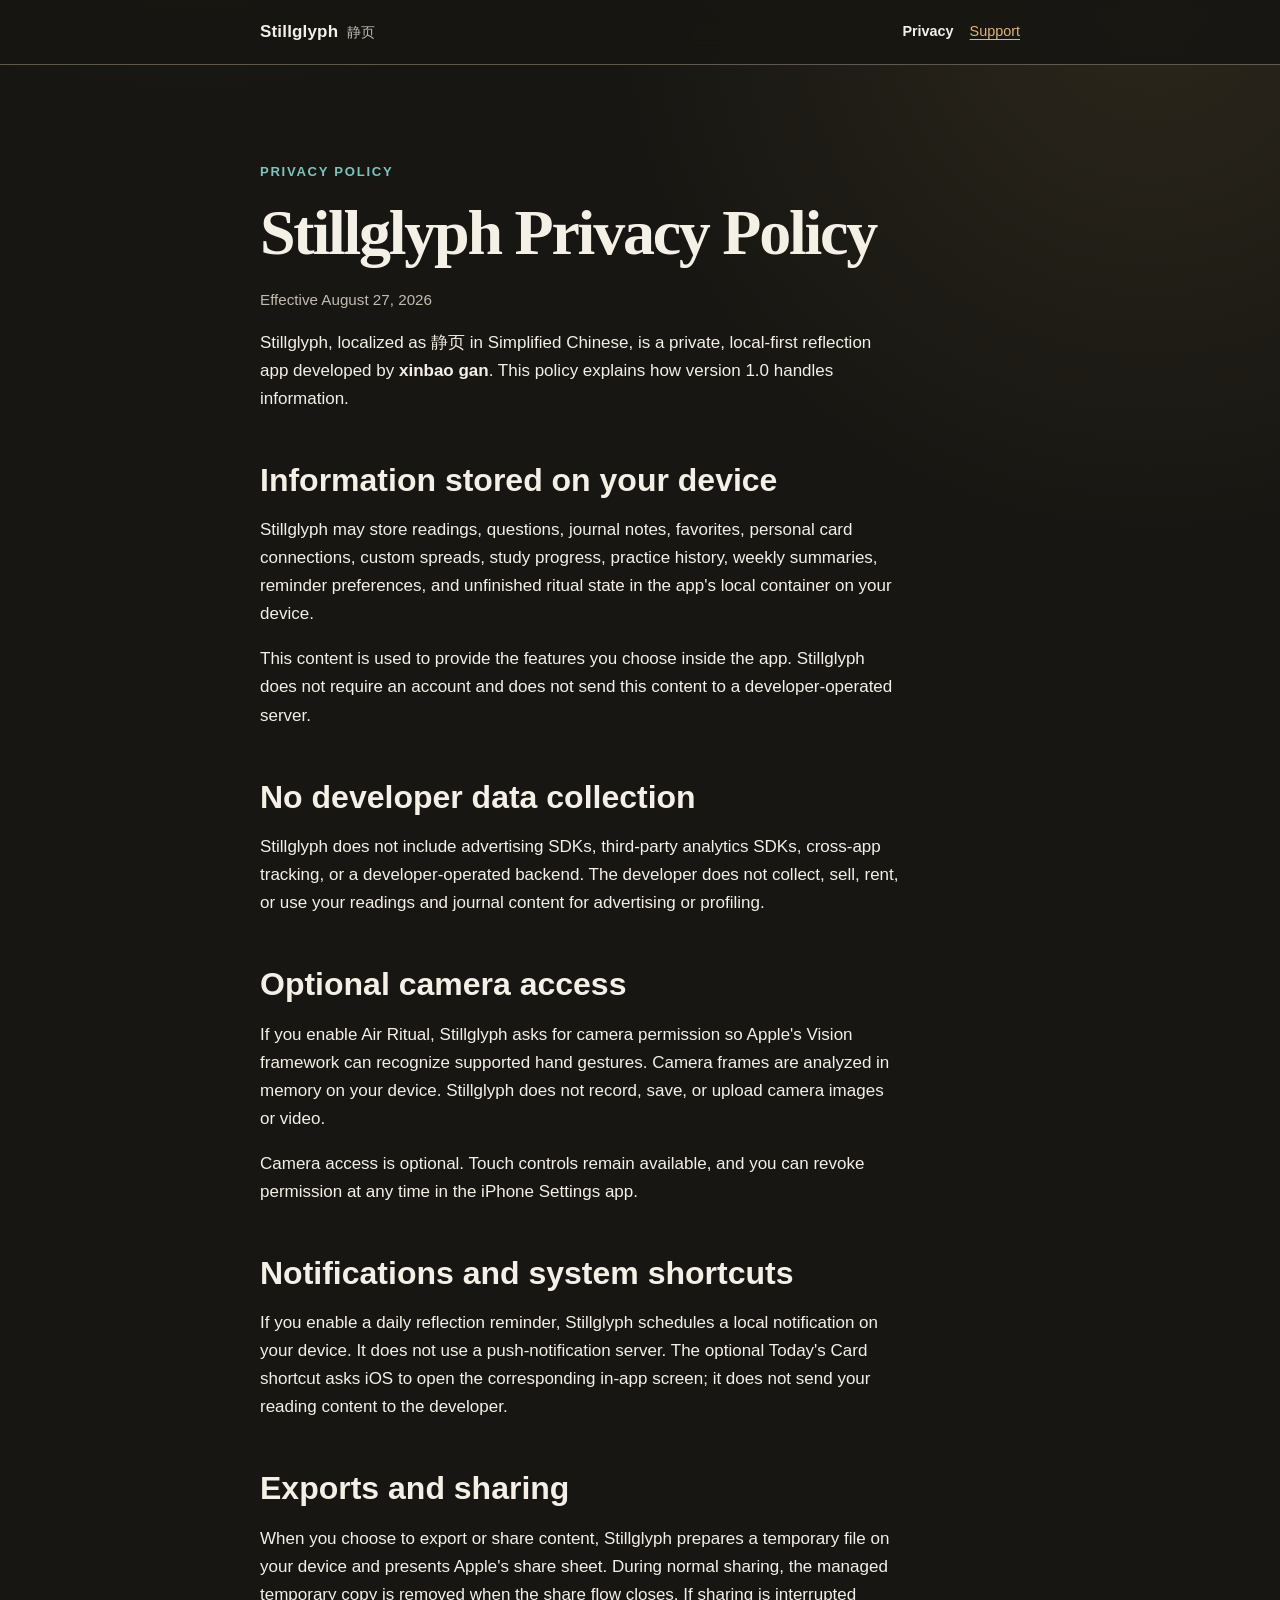
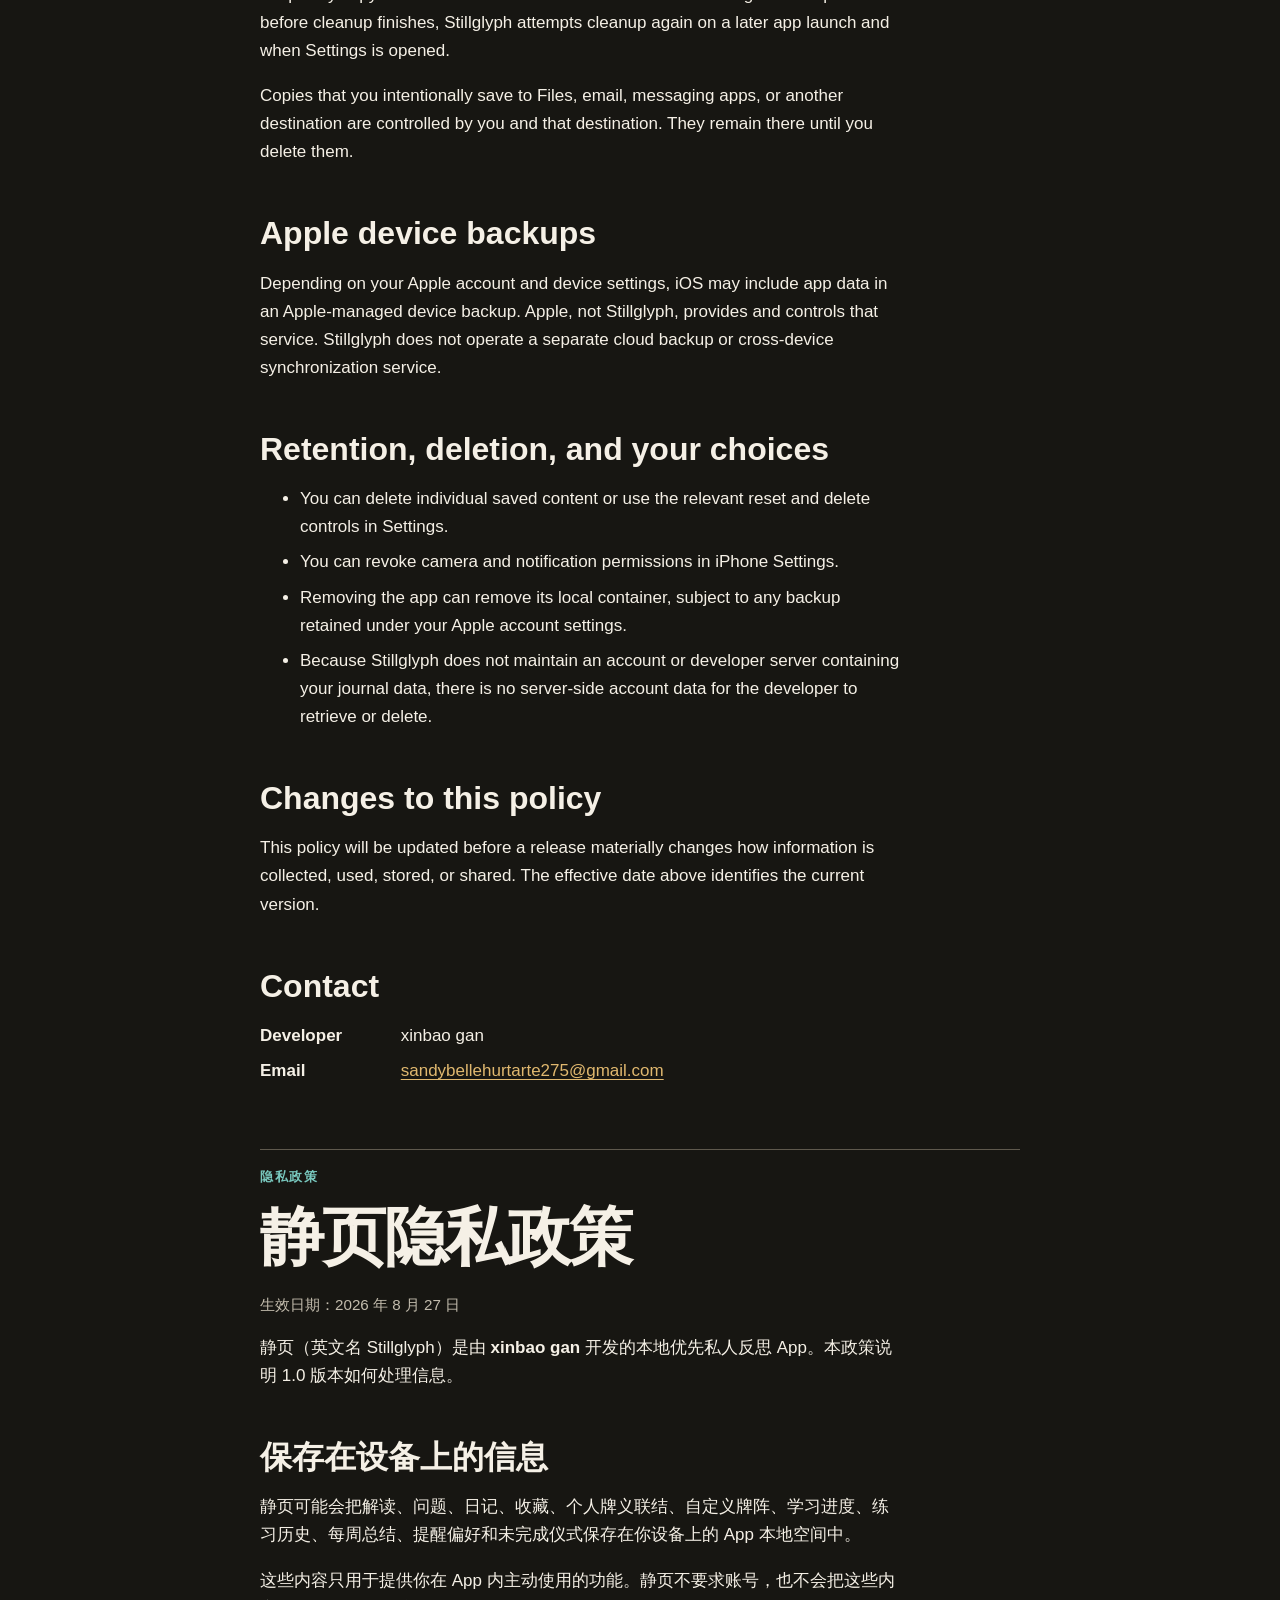
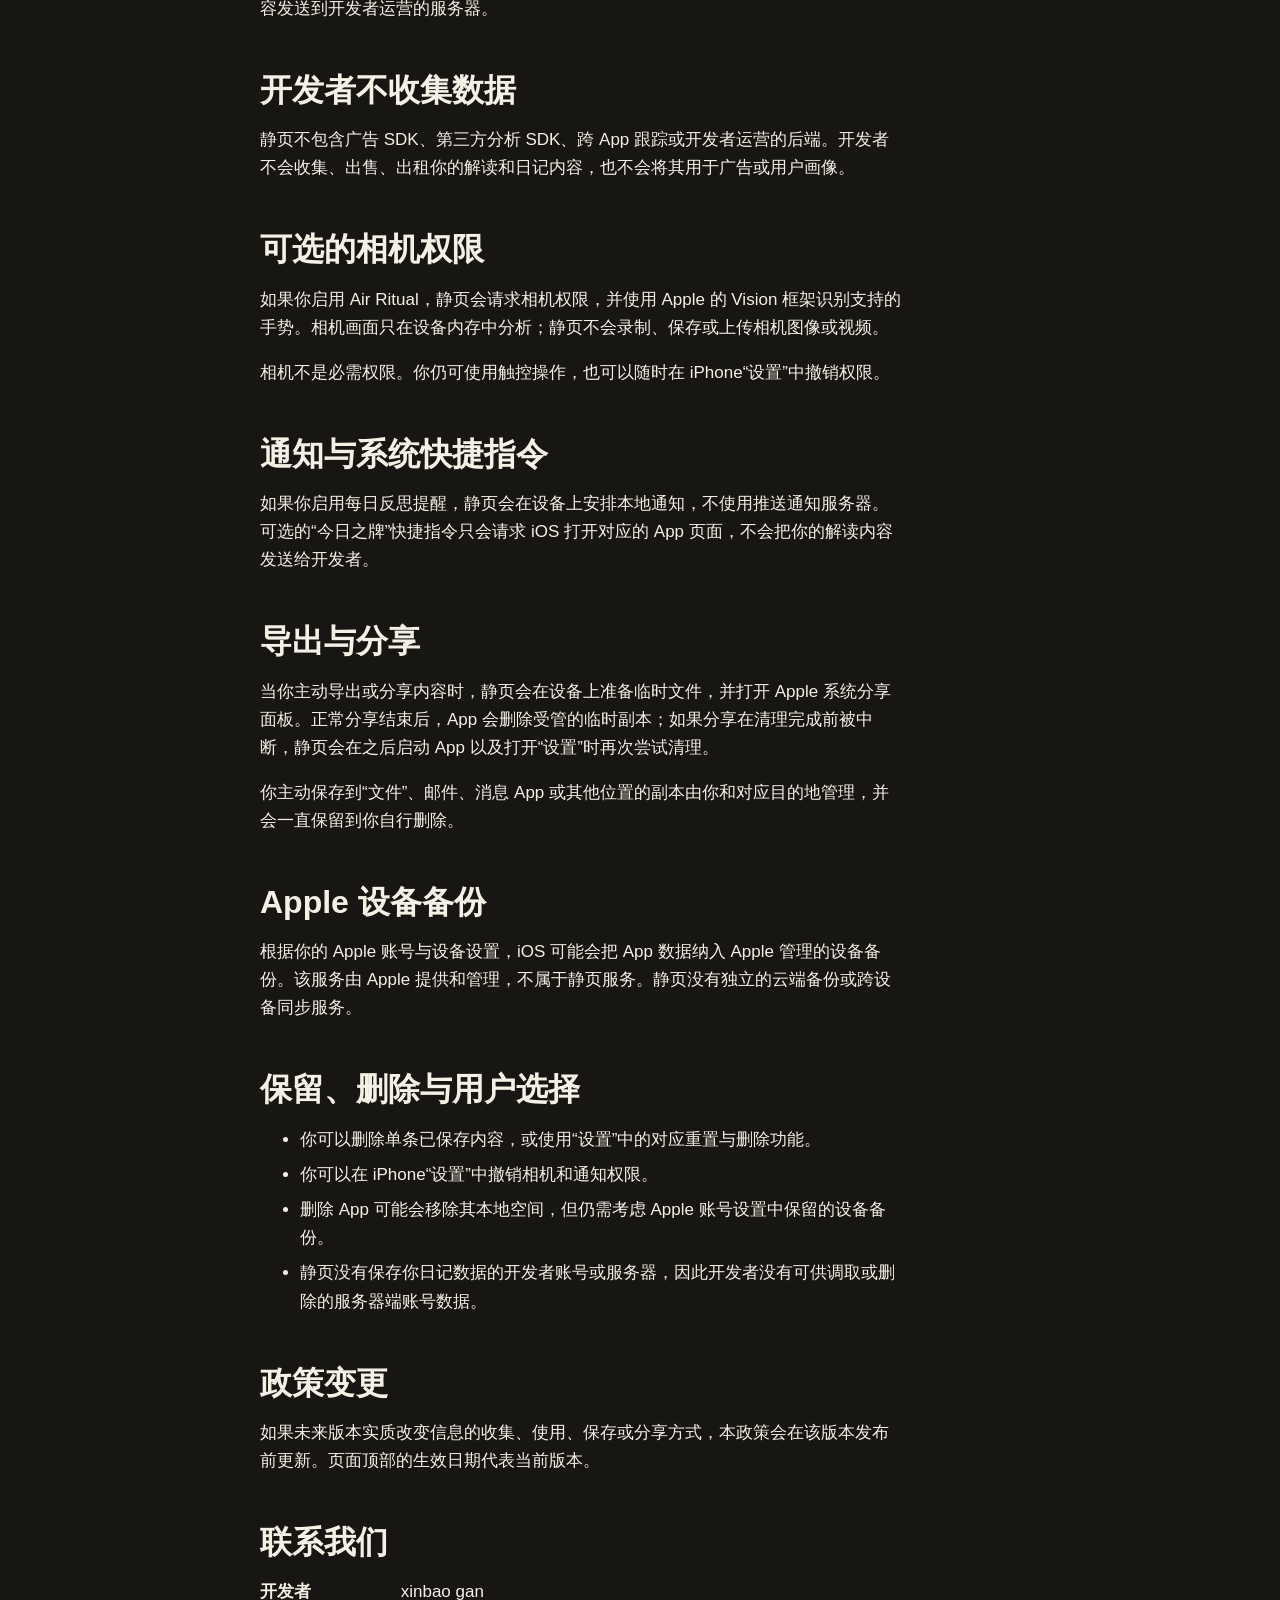
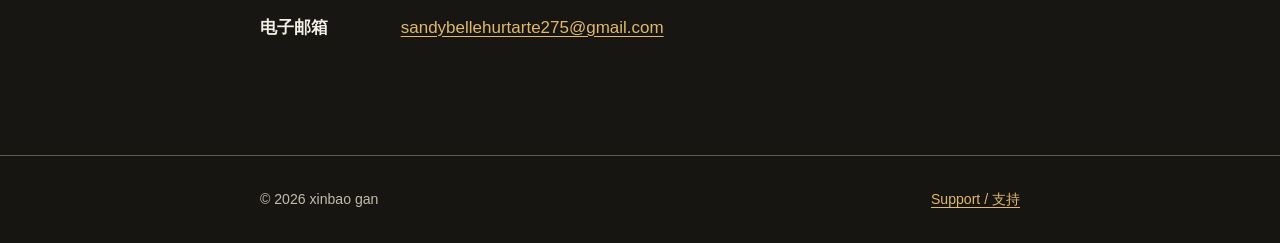
==== privacy/index.html @ a72046e8 "Publish Stillglyph privacy and support pages" ====
<!DOCTYPE html>
<html lang="en">
<head>
  <meta charset="utf-8">
  <meta name="viewport" content="width=device-width, initial-scale=1">
  <meta name="description" content="Privacy Policy for Stillglyph / 静页.">
  <title>Privacy Policy — Stillglyph / 静页</title>
  <link rel="stylesheet" href="../styles.css">
</head>
<body>
  <a class="skip-link" href="#content">Skip to content</a>
  <header class="site-header">
    <div class="header-inner">
      <a class="brand" href="../">Stillglyph <span lang="zh-Hans">静页</span></a>
      <nav aria-label="Primary navigation">
        <a href="./" aria-current="page">Privacy</a>
        <a href="../support/">Support</a>
      </nav>
    </div>
  </header>

  <main id="content" class="document">
    <section aria-labelledby="privacy-en">
      <p class="eyebrow">Privacy Policy</p>
      <h1 id="privacy-en">Stillglyph Privacy Policy</h1>
      <p class="updated">Effective August 27, 2026</p>
      <p>Stillglyph, localized as <span lang="zh-Hans">静页</span> in Simplified Chinese, is a private, local-first reflection app developed by <strong>xinbao gan</strong>. This policy explains how version 1.0 handles information.</p>

      <h2>Information stored on your device</h2>
      <p>Stillglyph may store readings, questions, journal notes, favorites, personal card connections, custom spreads, study progress, practice history, weekly summaries, reminder preferences, and unfinished ritual state in the app's local container on your device.</p>
      <p>This content is used to provide the features you choose inside the app. Stillglyph does not require an account and does not send this content to a developer-operated server.</p>

      <h2>No developer data collection</h2>
      <p>Stillglyph does not include advertising SDKs, third-party analytics SDKs, cross-app tracking, or a developer-operated backend. The developer does not collect, sell, rent, or use your readings and journal content for advertising or profiling.</p>

      <h2>Optional camera access</h2>
      <p>If you enable Air Ritual, Stillglyph asks for camera permission so Apple's Vision framework can recognize supported hand gestures. Camera frames are analyzed in memory on your device. Stillglyph does not record, save, or upload camera images or video.</p>
      <p>Camera access is optional. Touch controls remain available, and you can revoke permission at any time in the iPhone Settings app.</p>

      <h2>Notifications and system shortcuts</h2>
      <p>If you enable a daily reflection reminder, Stillglyph schedules a local notification on your device. It does not use a push-notification server. The optional Today's Card shortcut asks iOS to open the corresponding in-app screen; it does not send your reading content to the developer.</p>

      <h2>Exports and sharing</h2>
      <p>When you choose to export or share content, Stillglyph prepares a temporary file on your device and presents Apple's share sheet. During normal sharing, the managed temporary copy is removed when the share flow closes. If sharing is interrupted before cleanup finishes, Stillglyph attempts cleanup again on a later app launch and when Settings is opened.</p>
      <p>Copies that you intentionally save to Files, email, messaging apps, or another destination are controlled by you and that destination. They remain there until you delete them.</p>

      <h2>Apple device backups</h2>
      <p>Depending on your Apple account and device settings, iOS may include app data in an Apple-managed device backup. Apple, not Stillglyph, provides and controls that service. Stillglyph does not operate a separate cloud backup or cross-device synchronization service.</p>

      <h2>Retention, deletion, and your choices</h2>
      <ul>
        <li>You can delete individual saved content or use the relevant reset and delete controls in Settings.</li>
        <li>You can revoke camera and notification permissions in iPhone Settings.</li>
        <li>Removing the app can remove its local container, subject to any backup retained under your Apple account settings.</li>
        <li>Because Stillglyph does not maintain an account or developer server containing your journal data, there is no server-side account data for the developer to retrieve or delete.</li>
      </ul>

      <h2>Changes to this policy</h2>
      <p>This policy will be updated before a release materially changes how information is collected, used, stored, or shared. The effective date above identifies the current version.</p>

      <h2>Contact</h2>
      <ul class="contact-list">
        <li><strong>Developer</strong> xinbao gan</li>
        <li><strong>Email</strong> <a href="mailto:sandybellehurtarte275@gmail.com">sandybellehurtarte275@gmail.com</a></li>
      </ul>
    </section>

    <section id="zh-hans" lang="zh-Hans" aria-labelledby="privacy-zh">
      <p class="eyebrow">隐私政策</p>
      <h1 id="privacy-zh">静页隐私政策</h1>
      <p class="updated">生效日期：2026 年 8 月 27 日</p>
      <p>静页（英文名 Stillglyph）是由 <strong>xinbao gan</strong> 开发的本地优先私人反思 App。本政策说明 1.0 版本如何处理信息。</p>

      <h2>保存在设备上的信息</h2>
      <p>静页可能会把解读、问题、日记、收藏、个人牌义联结、自定义牌阵、学习进度、练习历史、每周总结、提醒偏好和未完成仪式保存在你设备上的 App 本地空间中。</p>
      <p>这些内容只用于提供你在 App 内主动使用的功能。静页不要求账号，也不会把这些内容发送到开发者运营的服务器。</p>

      <h2>开发者不收集数据</h2>
      <p>静页不包含广告 SDK、第三方分析 SDK、跨 App 跟踪或开发者运营的后端。开发者不会收集、出售、出租你的解读和日记内容，也不会将其用于广告或用户画像。</p>

      <h2>可选的相机权限</h2>
      <p>如果你启用 Air Ritual，静页会请求相机权限，并使用 Apple 的 Vision 框架识别支持的手势。相机画面只在设备内存中分析；静页不会录制、保存或上传相机图像或视频。</p>
      <p>相机不是必需权限。你仍可使用触控操作，也可以随时在 iPhone“设置”中撤销权限。</p>

      <h2>通知与系统快捷指令</h2>
      <p>如果你启用每日反思提醒，静页会在设备上安排本地通知，不使用推送通知服务器。可选的“今日之牌”快捷指令只会请求 iOS 打开对应的 App 页面，不会把你的解读内容发送给开发者。</p>

      <h2>导出与分享</h2>
      <p>当你主动导出或分享内容时，静页会在设备上准备临时文件，并打开 Apple 系统分享面板。正常分享结束后，App 会删除受管的临时副本；如果分享在清理完成前被中断，静页会在之后启动 App 以及打开“设置”时再次尝试清理。</p>
      <p>你主动保存到“文件”、邮件、消息 App 或其他位置的副本由你和对应目的地管理，并会一直保留到你自行删除。</p>

      <h2>Apple 设备备份</h2>
      <p>根据你的 Apple 账号与设备设置，iOS 可能会把 App 数据纳入 Apple 管理的设备备份。该服务由 Apple 提供和管理，不属于静页服务。静页没有独立的云端备份或跨设备同步服务。</p>

      <h2>保留、删除与用户选择</h2>
      <ul>
        <li>你可以删除单条已保存内容，或使用“设置”中的对应重置与删除功能。</li>
        <li>你可以在 iPhone“设置”中撤销相机和通知权限。</li>
        <li>删除 App 可能会移除其本地空间，但仍需考虑 Apple 账号设置中保留的设备备份。</li>
        <li>静页没有保存你日记数据的开发者账号或服务器，因此开发者没有可供调取或删除的服务器端账号数据。</li>
      </ul>

      <h2>政策变更</h2>
      <p>如果未来版本实质改变信息的收集、使用、保存或分享方式，本政策会在该版本发布前更新。页面顶部的生效日期代表当前版本。</p>

      <h2>联系我们</h2>
      <ul class="contact-list">
        <li><strong>开发者</strong> xinbao gan</li>
        <li><strong>电子邮箱</strong> <a href="mailto:sandybellehurtarte275@gmail.com">sandybellehurtarte275@gmail.com</a></li>
      </ul>
    </section>
  </main>

  <footer class="site-footer">
    <div class="footer-inner">
      <p>© 2026 xinbao gan</p>
      <p><a href="../support/">Support / 支持</a></p>
    </div>
  </footer>
</body>
</html>
---- styles.css ----
:root {
  color-scheme: dark;
  --background: #171612;
  --surface: #25231e;
  --surface-strong: #302d26;
  --ink: #f5f0e6;
  --muted: #c3bcad;
  --brass: #e0b86f;
  --teal: #78c7bd;
  --line: #5f594d;
  --focus: #f6d48f;
  --max-width: 760px;
}

* {
  box-sizing: border-box;
}

html {
  scroll-behavior: smooth;
}

body {
  margin: 0;
  background:
    radial-gradient(circle at 15% -10%, rgba(120, 199, 189, 0.12), transparent 38rem),
    radial-gradient(circle at 90% 0%, rgba(224, 184, 111, 0.10), transparent 34rem),
    var(--background);
  color: var(--ink);
  font-family: -apple-system, BlinkMacSystemFont, "SF Pro Text", "Segoe UI", sans-serif;
  font-size: 17px;
  line-height: 1.65;
}

a {
  color: var(--brass);
  text-decoration-thickness: 0.08em;
  text-underline-offset: 0.18em;
}

a:hover {
  color: #f0cc8c;
}

a:focus-visible,
button:focus-visible {
  outline: 3px solid var(--focus);
  outline-offset: 4px;
  border-radius: 4px;
}

.skip-link {
  position: absolute;
  left: 1rem;
  top: -5rem;
  z-index: 10;
  padding: 0.75rem 1rem;
  background: var(--ink);
  color: var(--background);
  border-radius: 0.5rem;
}

.skip-link:focus {
  top: 1rem;
}

.site-header,
.site-footer {
  border-color: var(--line);
  border-style: solid;
  background: rgba(23, 22, 18, 0.92);
  backdrop-filter: blur(14px);
}

.site-header {
  position: sticky;
  top: 0;
  z-index: 5;
  border-width: 0 0 1px;
}

.header-inner,
.footer-inner,
main {
  width: min(calc(100% - 2rem), var(--max-width));
  margin-inline: auto;
}

.header-inner {
  min-height: 4rem;
  display: flex;
  align-items: center;
  justify-content: space-between;
  gap: 1rem;
}

.brand {
  display: inline-flex;
  align-items: baseline;
  gap: 0.55rem;
  color: var(--ink);
  font-weight: 700;
  letter-spacing: 0.01em;
  text-decoration: none;
}

.brand span {
  color: var(--muted);
  font-size: 0.88rem;
  font-weight: 500;
}

nav {
  display: flex;
  flex-wrap: wrap;
  gap: 0.35rem 1rem;
  justify-content: flex-end;
  font-size: 0.9rem;
}

nav a[aria-current="page"] {
  color: var(--ink);
  text-decoration: none;
  font-weight: 650;
}

main {
  padding-block: clamp(3rem, 8vw, 6rem);
}

.hero {
  padding-block: clamp(1rem, 5vw, 3rem) clamp(3rem, 8vw, 6rem);
}

.eyebrow {
  margin: 0 0 0.75rem;
  color: var(--teal);
  font-size: 0.82rem;
  font-weight: 750;
  letter-spacing: 0.13em;
  text-transform: uppercase;
}

h1,
h2,
h3 {
  line-height: 1.2;
  text-wrap: balance;
}

h1 {
  max-width: 16ch;
  margin: 0;
  font-family: ui-serif, Georgia, "Times New Roman", serif;
  font-size: clamp(2.5rem, 9vw, 5.2rem);
  font-weight: 600;
  letter-spacing: -0.035em;
}

.document h1 {
  max-width: none;
  font-size: clamp(2.2rem, 7vw, 4rem);
}

h2 {
  margin: 3rem 0 1rem;
  font-size: clamp(1.45rem, 4vw, 2rem);
}

h3 {
  margin: 2rem 0 0.65rem;
  font-size: 1.13rem;
}

p,
ul,
ol {
  max-width: 68ch;
}

li + li {
  margin-top: 0.45rem;
}

.lede {
  max-width: 42rem;
  margin: 1.35rem 0 0;
  color: var(--muted);
  font-size: clamp(1.1rem, 2.5vw, 1.35rem);
}

.actions,
.card-grid {
  display: grid;
  grid-template-columns: repeat(2, minmax(0, 1fr));
  gap: 1rem;
}

.actions {
  margin-top: 2rem;
}

.action,
.card,
.notice {
  border: 1px solid var(--line);
  border-radius: 1rem;
  background: rgba(37, 35, 30, 0.88);
}

.action {
  min-height: 3.25rem;
  display: inline-flex;
  align-items: center;
  justify-content: center;
  padding: 0.75rem 1rem;
  color: var(--background);
  background: var(--brass);
  border-color: var(--brass);
  font-weight: 720;
  text-decoration: none;
}

.action.secondary {
  color: var(--ink);
  background: var(--surface);
  border-color: var(--line);
}

.card-grid {
  margin-top: 2rem;
}

.card {
  padding: 1.35rem;
}

.card h2,
.card h3 {
  margin-top: 0;
}

.card p:last-child {
  margin-bottom: 0;
}

.meta,
.updated {
  color: var(--muted);
  font-size: 0.95rem;
}

.document section + section {
  margin-top: 4rem;
  padding-top: 1rem;
  border-top: 1px solid var(--line);
}

.notice {
  margin-block: 1.5rem;
  padding: 1rem 1.2rem;
  border-left: 4px solid var(--teal);
}

.contact-list {
  list-style: none;
  padding: 0;
}

.contact-list strong {
  display: inline-block;
  min-width: 8.5rem;
}

.site-footer {
  border-width: 1px 0 0;
}

.footer-inner {
  display: flex;
  justify-content: space-between;
  gap: 1rem;
  padding-block: 2rem;
  color: var(--muted);
  font-size: 0.88rem;
}

.footer-inner p {
  margin: 0;
}

@media (max-width: 620px) {
  .header-inner,
  .footer-inner {
    align-items: flex-start;
    flex-direction: column;
    padding-block: 0.9rem;
  }

  .site-header {
    position: static;
  }

  nav {
    justify-content: flex-start;
  }

  .actions,
  .card-grid {
    grid-template-columns: 1fr;
  }

  .contact-list strong {
    display: block;
  }
}

@media (prefers-reduced-motion: reduce) {
  html {
    scroll-behavior: auto;
  }
}
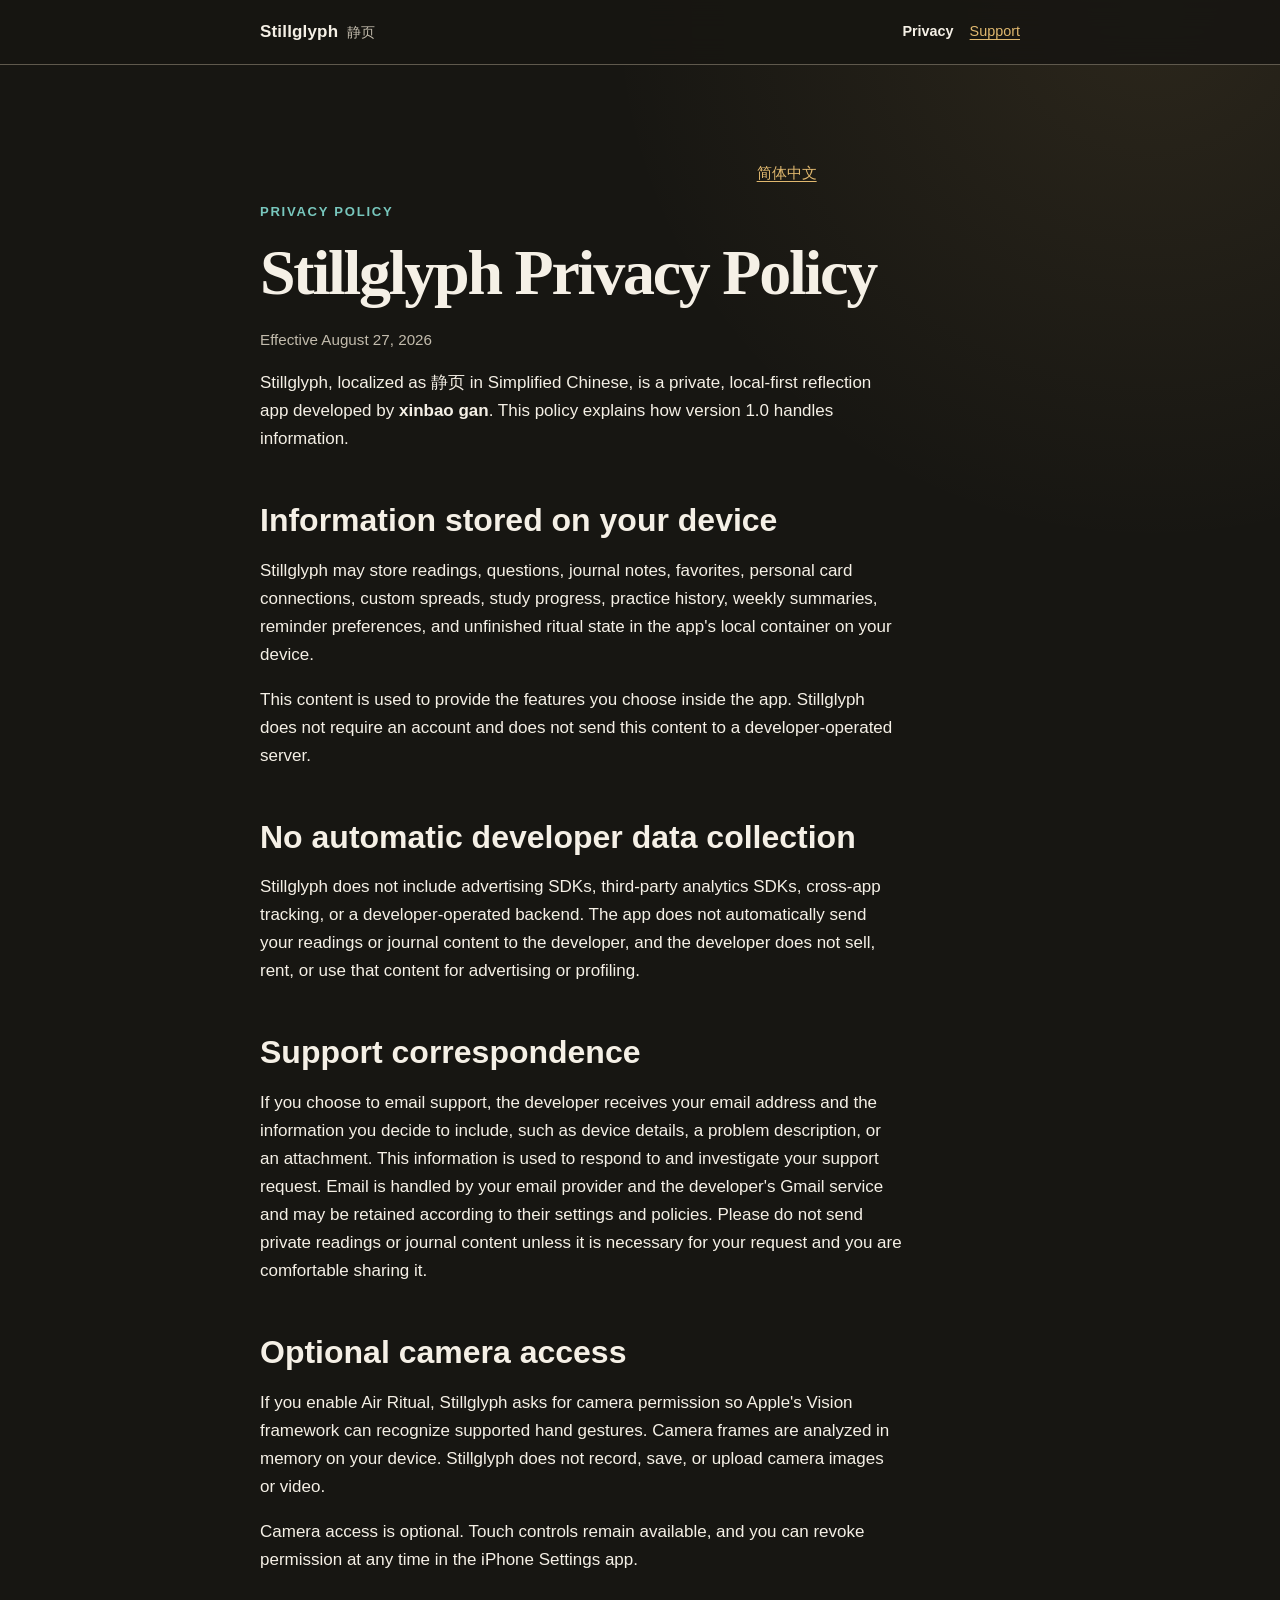
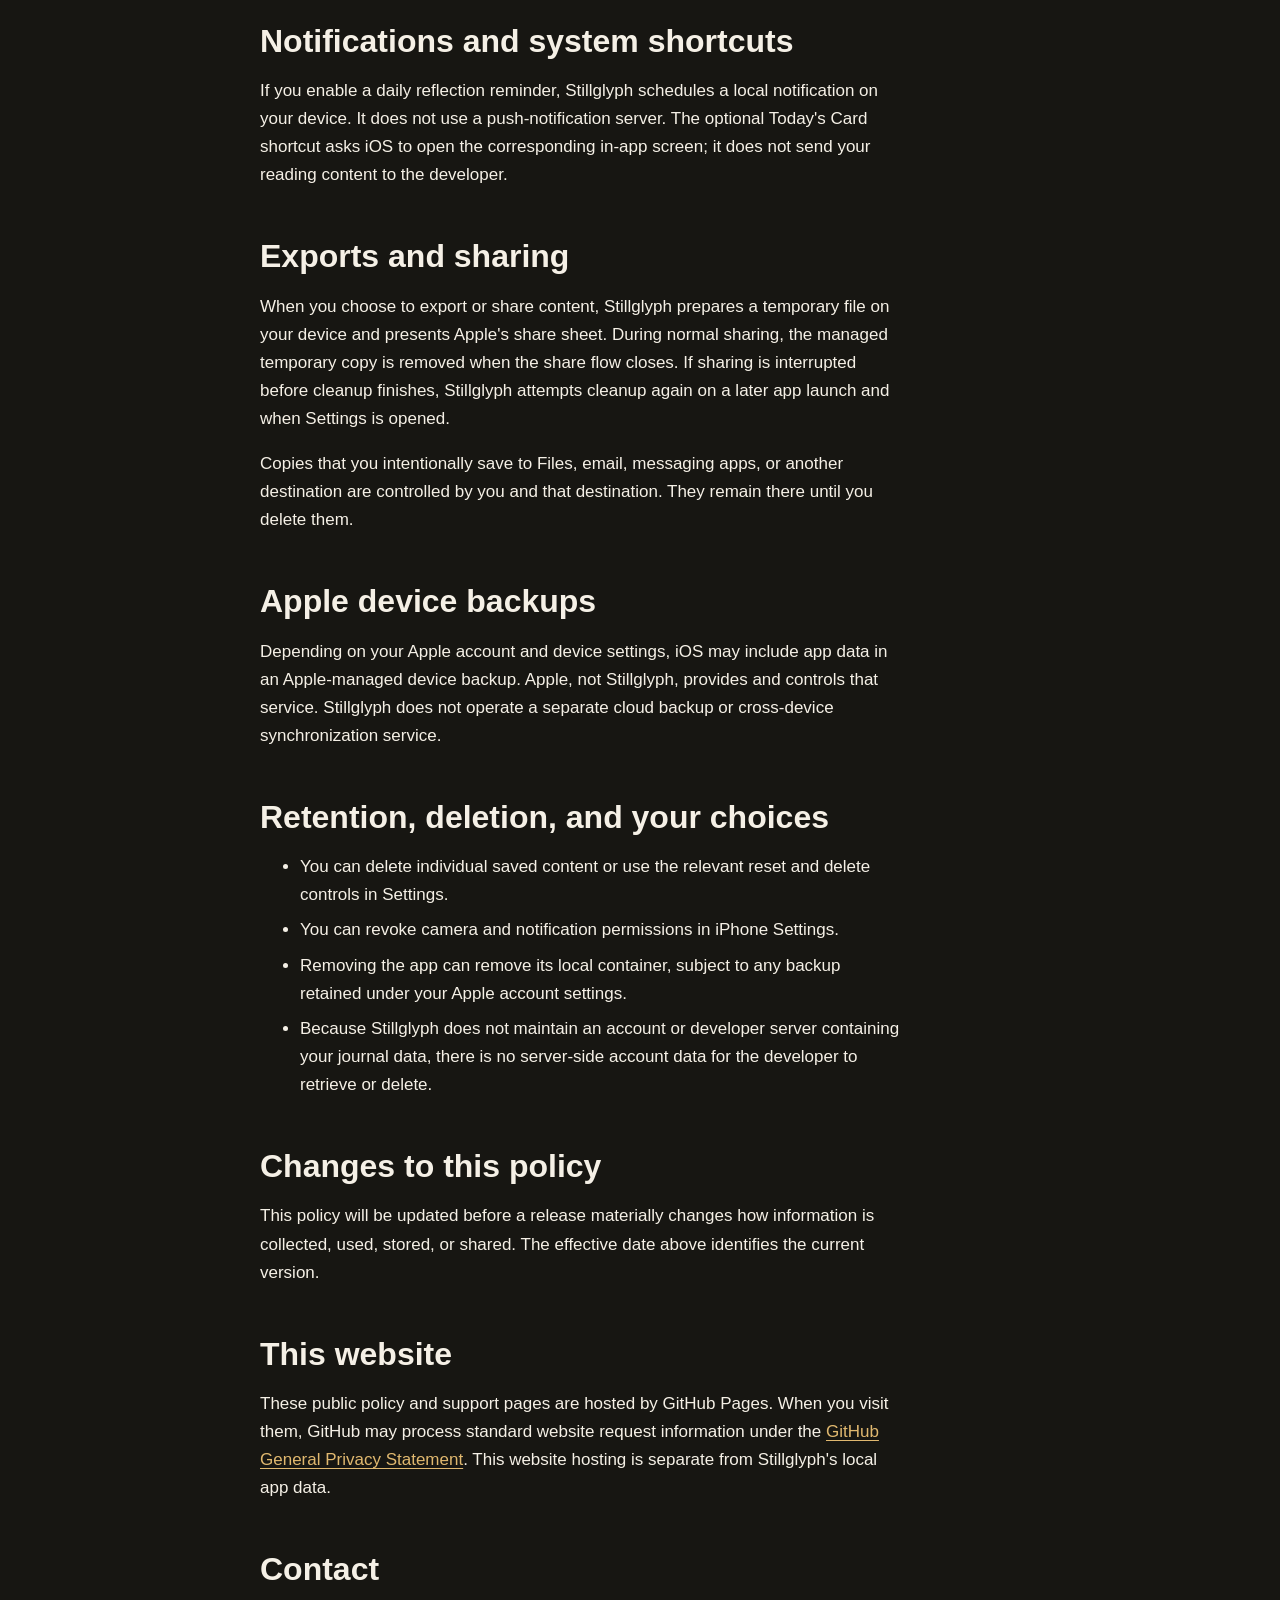
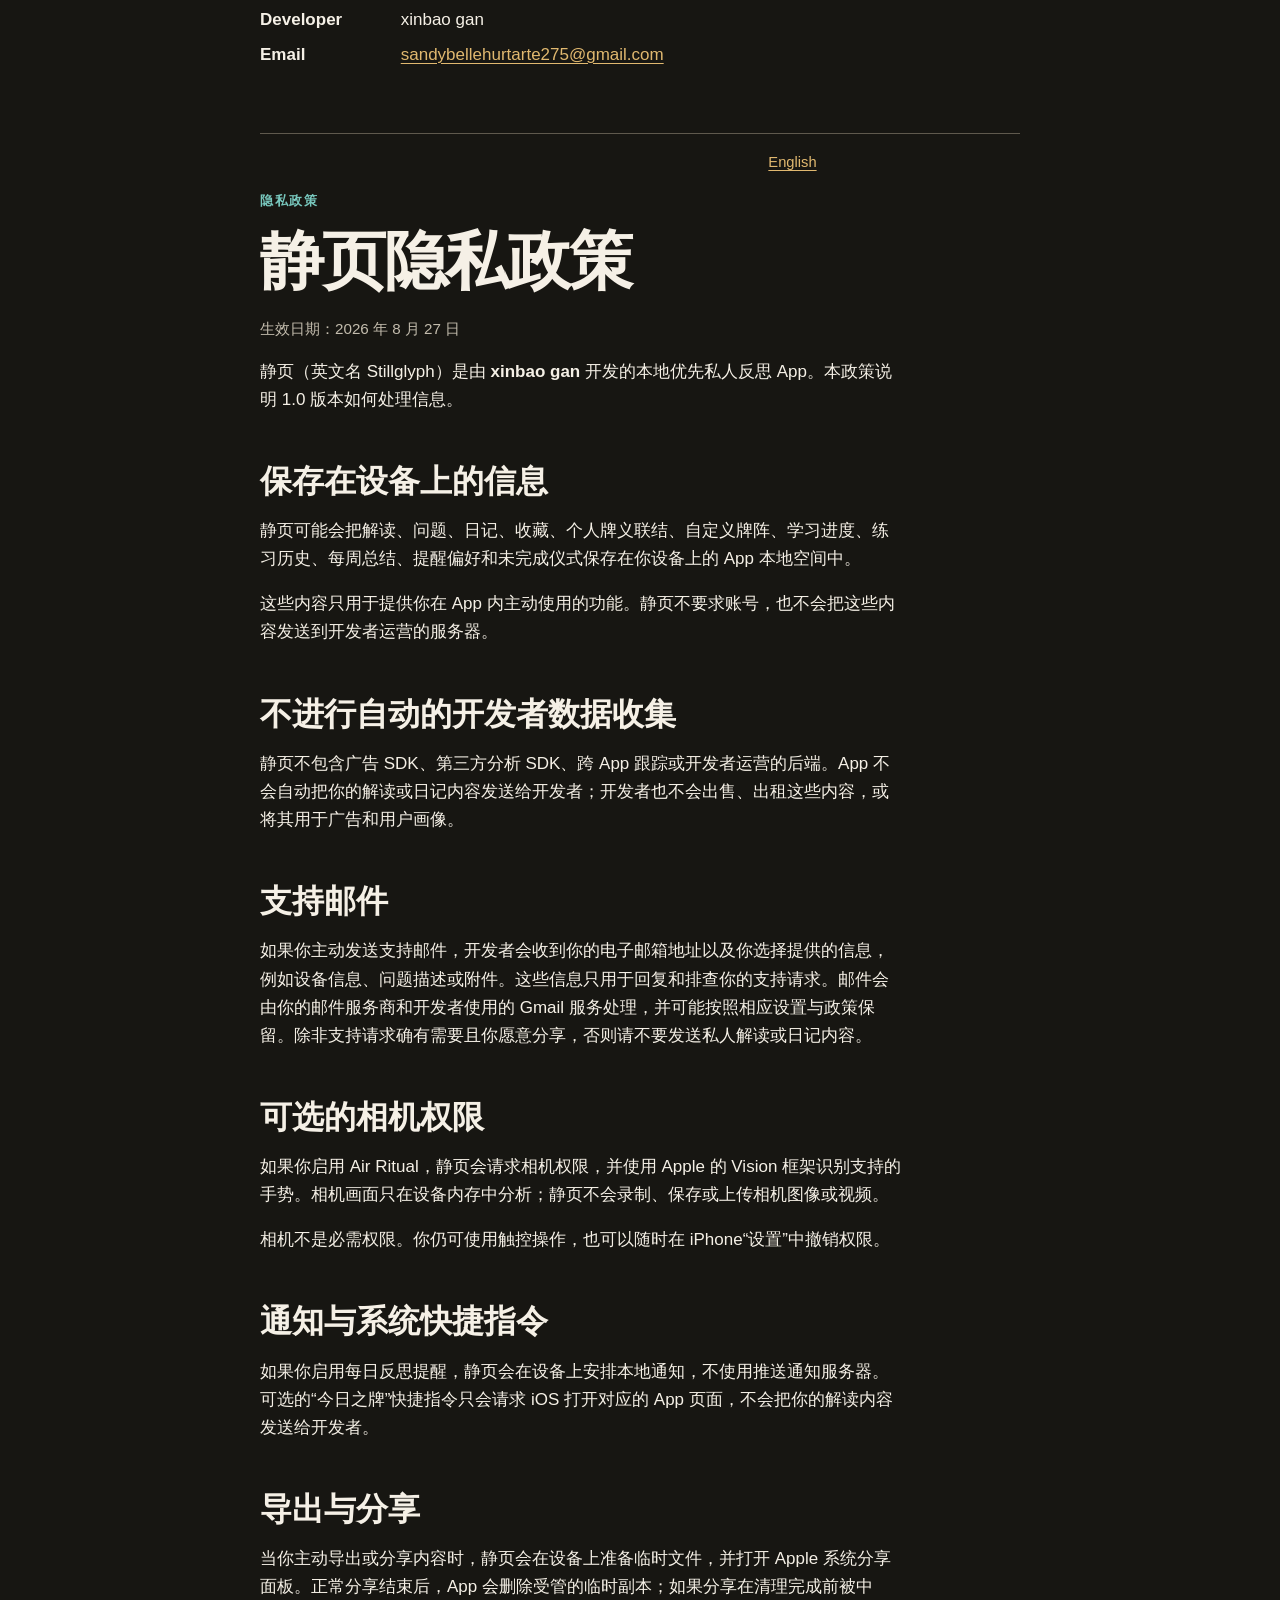
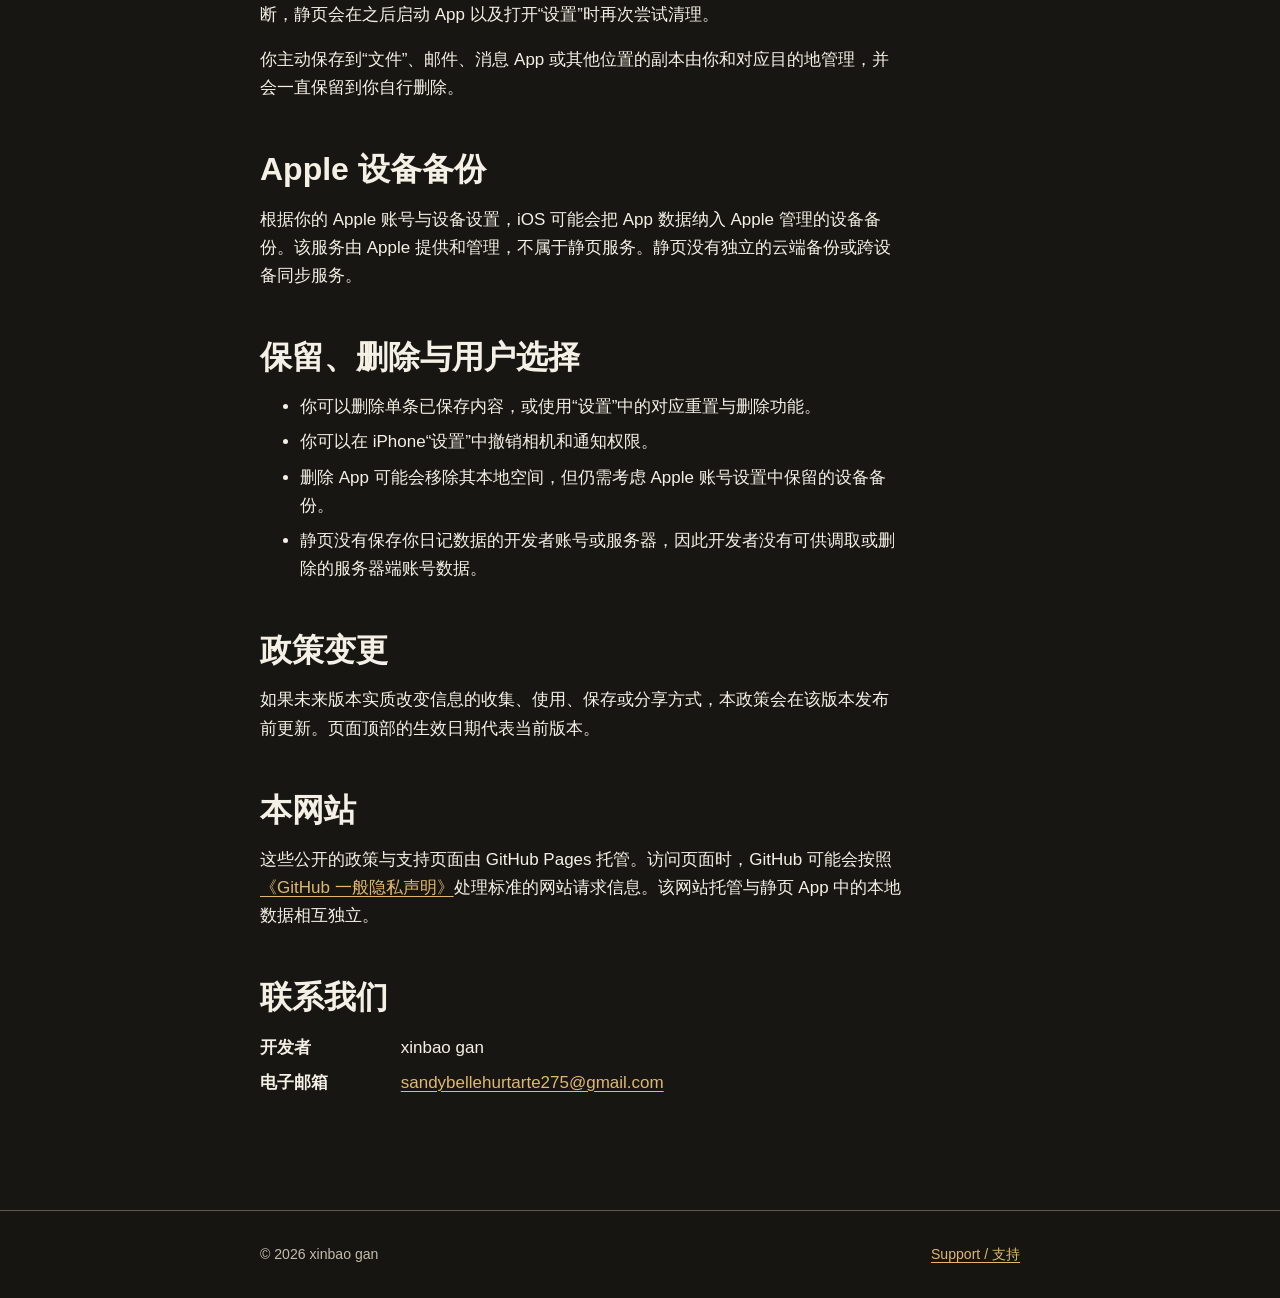
==== commit 1b8ea3c6: "Clarify support and website privacy" ====
--- a/privacy/index.html
+++ b/privacy/index.html
@@ -20,7 +20,8 @@
   </header>
 
   <main id="content" class="document">
-    <section aria-labelledby="privacy-en">
+    <section id="en" aria-labelledby="privacy-en">
+      <p class="language-jump"><a href="#zh-hans" lang="zh-Hans">简体中文</a></p>
       <p class="eyebrow">Privacy Policy</p>
       <h1 id="privacy-en">Stillglyph Privacy Policy</h1>
       <p class="updated">Effective August 27, 2026</p>
@@ -30,8 +31,11 @@
       <p>Stillglyph may store readings, questions, journal notes, favorites, personal card connections, custom spreads, study progress, practice history, weekly summaries, reminder preferences, and unfinished ritual state in the app's local container on your device.</p>
       <p>This content is used to provide the features you choose inside the app. Stillglyph does not require an account and does not send this content to a developer-operated server.</p>
 
-      <h2>No developer data collection</h2>
-      <p>Stillglyph does not include advertising SDKs, third-party analytics SDKs, cross-app tracking, or a developer-operated backend. The developer does not collect, sell, rent, or use your readings and journal content for advertising or profiling.</p>
+      <h2>No automatic developer data collection</h2>
+      <p>Stillglyph does not include advertising SDKs, third-party analytics SDKs, cross-app tracking, or a developer-operated backend. The app does not automatically send your readings or journal content to the developer, and the developer does not sell, rent, or use that content for advertising or profiling.</p>
+
+      <h2>Support correspondence</h2>
+      <p>If you choose to email support, the developer receives your email address and the information you decide to include, such as device details, a problem description, or an attachment. This information is used to respond to and investigate your support request. Email is handled by your email provider and the developer's Gmail service and may be retained according to their settings and policies. Please do not send private readings or journal content unless it is necessary for your request and you are comfortable sharing it.</p>
 
       <h2>Optional camera access</h2>
       <p>If you enable Air Ritual, Stillglyph asks for camera permission so Apple's Vision framework can recognize supported hand gestures. Camera frames are analyzed in memory on your device. Stillglyph does not record, save, or upload camera images or video.</p>
@@ -58,6 +62,9 @@
       <h2>Changes to this policy</h2>
       <p>This policy will be updated before a release materially changes how information is collected, used, stored, or shared. The effective date above identifies the current version.</p>
 
+      <h2>This website</h2>
+      <p>These public policy and support pages are hosted by GitHub Pages. When you visit them, GitHub may process standard website request information under the <a href="https://docs.github.com/en/site-policy/privacy-policies/github-general-privacy-statement">GitHub General Privacy Statement</a>. This website hosting is separate from Stillglyph's local app data.</p>
+
       <h2>Contact</h2>
       <ul class="contact-list">
         <li><strong>Developer</strong> xinbao gan</li>
@@ -66,6 +73,7 @@
     </section>
 
     <section id="zh-hans" lang="zh-Hans" aria-labelledby="privacy-zh">
+      <p class="language-jump"><a href="#en" lang="en">English</a></p>
       <p class="eyebrow">隐私政策</p>
       <h1 id="privacy-zh">静页隐私政策</h1>
       <p class="updated">生效日期：2026 年 8 月 27 日</p>
@@ -75,8 +83,11 @@
       <p>静页可能会把解读、问题、日记、收藏、个人牌义联结、自定义牌阵、学习进度、练习历史、每周总结、提醒偏好和未完成仪式保存在你设备上的 App 本地空间中。</p>
       <p>这些内容只用于提供你在 App 内主动使用的功能。静页不要求账号，也不会把这些内容发送到开发者运营的服务器。</p>
 
-      <h2>开发者不收集数据</h2>
-      <p>静页不包含广告 SDK、第三方分析 SDK、跨 App 跟踪或开发者运营的后端。开发者不会收集、出售、出租你的解读和日记内容，也不会将其用于广告或用户画像。</p>
+      <h2>不进行自动的开发者数据收集</h2>
+      <p>静页不包含广告 SDK、第三方分析 SDK、跨 App 跟踪或开发者运营的后端。App 不会自动把你的解读或日记内容发送给开发者；开发者也不会出售、出租这些内容，或将其用于广告和用户画像。</p>
+
+      <h2>支持邮件</h2>
+      <p>如果你主动发送支持邮件，开发者会收到你的电子邮箱地址以及你选择提供的信息，例如设备信息、问题描述或附件。这些信息只用于回复和排查你的支持请求。邮件会由你的邮件服务商和开发者使用的 Gmail 服务处理，并可能按照相应设置与政策保留。除非支持请求确有需要且你愿意分享，否则请不要发送私人解读或日记内容。</p>
 
       <h2>可选的相机权限</h2>
       <p>如果你启用 Air Ritual，静页会请求相机权限，并使用 Apple 的 Vision 框架识别支持的手势。相机画面只在设备内存中分析；静页不会录制、保存或上传相机图像或视频。</p>
@@ -103,6 +114,9 @@
       <h2>政策变更</h2>
       <p>如果未来版本实质改变信息的收集、使用、保存或分享方式，本政策会在该版本发布前更新。页面顶部的生效日期代表当前版本。</p>
 
+      <h2>本网站</h2>
+      <p>这些公开的政策与支持页面由 GitHub Pages 托管。访问页面时，GitHub 可能会按照<a href="https://docs.github.com/zh/site-policy/privacy-policies/github-general-privacy-statement">《GitHub 一般隐私声明》</a>处理标准的网站请求信息。该网站托管与静页 App 中的本地数据相互独立。</p>
+
       <h2>联系我们</h2>
       <ul class="contact-list">
         <li><strong>开发者</strong> xinbao gan</li>
--- a/styles.css
+++ b/styles.css
@@ -250,6 +250,12 @@
   font-size: 0.95rem;
 }
 
+.language-jump {
+  margin: 0 0 1rem;
+  font-size: 0.92rem;
+  text-align: right;
+}
+
 .document section + section {
   margin-top: 4rem;
   padding-top: 1rem;
